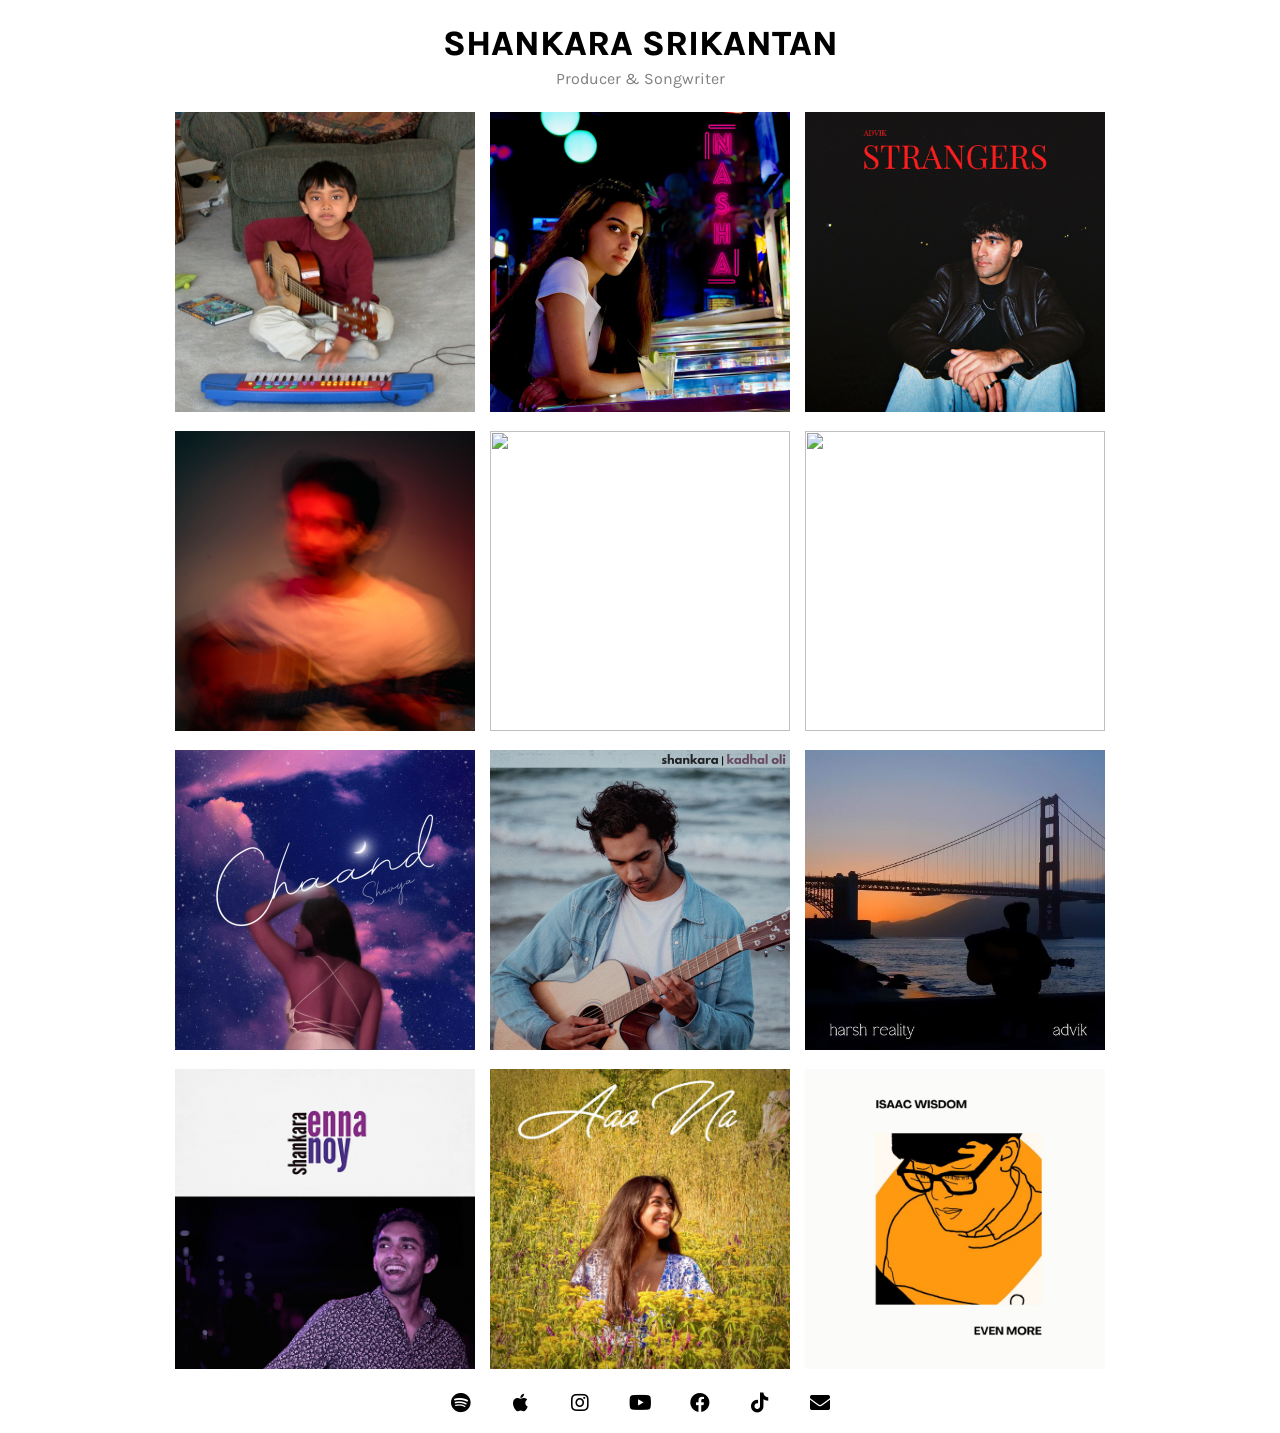
==== index.html @ e1ab967a "shift" ====
<!DOCTYPE html>
<html>
<!-- to do: add menu, with option to go to music (home) or bio -->
<head>
  <meta charset="UTF-8" />
  <meta http-equiv="X-UA-Compatible" content="IE=edge" />
  <meta name="viewport" content="width=device-width, initial-scale=1.0" />
  <link rel="stylesheet" href="https://use.fontawesome.com/releases/v5.15.4/css/all.css">
  <link rel="stylesheet" type="text/css" href="styles.css" /> 
  <link rel="preconnect" href="https://fonts.googleapis.com">
  <link rel="preconnect" href="https://fonts.gstatic.com" crossorigin>
  <link href="https://fonts.googleapis.com/css2?family=Inter:wght@100..900&display=swap" rel="stylesheet">
  <link href="https://fonts.googleapis.com/css2?family=Poppins:ital,wght@0,100;0,200;0,300;0,400;0,500;0,600;0,700;0,800;0,900;1,100;1,200;1,300;1,400;1,500;1,600;1,700;1,800;1,900&display=swap" rel="stylesheet">
  <link href="https://fonts.googleapis.com/css2?family=Manrope:wght@200..800&display=swap" rel="stylesheet">
  <link href="https://fonts.googleapis.com/css2?family=Open+Sans:ital,wght@0,300..800;1,300..800&display=swap" rel="stylesheet">
  <link href="https://fonts.googleapis.com/css2?family=IBM+Plex+Sans:ital,wght@0,100;0,200;0,300;0,400;0,500;0,600;0,700;1,100;1,200;1,300;1,400;1,500;1,600;1,700&display=swap" rel="stylesheet">
  <link href="https://fonts.googleapis.com/css2?family=Karla:ital,wght@0,200..800;1,200..800&family=Open+Sans:ital,wght@0,300..800;1,300..800&display=swap" rel="stylesheet">
  <title>Shankara Srikantan</title>
  <link rel="icon" type="image/x-icon" href="/media/favicon_letters.png">

</head>

<body class="page">
  <header>
    <div class="header">
      <h1 id="desktop-logo">  SHANKARA SRIKANTAN </h1>
      <h1 id="mobile-logo"> SHANKARA SRIKANTAN</h1>
      <h2 id="sub-logo">Producer & Songwriter</h2>
    </div>
</header>
  <div class="center">
    <div class="grid">
      <a href="https://open.spotify.com/track/1M1HENOSHP9qZPGS7plGQB?si=4c3b629a1a3d4dc1"><img class="pics" src="media/Vaazhve.jpeg" alt=""></a>
      <a href="https://open.spotify.com/track/3bjvil1ThkVIeTJLjYid7F?si=e26a9ba2391c44cf"><img class="pics" src="media/Nasha.jpg" alt=""></a>
      <a href="https://open.spotify.com/track/25I59lkL6C6WkdIfv4YAlS?si=f99bbbf37d0e424d"><img class="pics" src="media/Strangers.jpeg" alt=""></a>
      <a href="https://open.spotify.com/artist/5XesAyDCfSO2lx0U3bDK2U?si=O14uQpszSF23FQ379-tZAA"><img class="pics" src="media/Thayangamale.jpeg" alt=""></a>
      <a href="https://open.spotify.com/track/7Ipu3oXYbxS9jMWp1s6foo?si=dc5090d796824f05"><img class="pics" src="media/Paavai.jpeg" alt=""></a>
      <a href="https://open.spotify.com/track/0sdz8MhMh2l8pknM3VApEW?si=1967480157224345"><img class="pics" src="media/Shah Rukh Kaun.jpeg" alt=""></a>
      <a href="https://open.spotify.com/track/3aKwiIiflcAybaTdXRGdKC?si=b1db69e25c564df8"><img class="pics" src="media/Chaand.jpg" alt=""></a>
      <a href="https://open.spotify.com/track/41MxQwfE4ICDk9s7irqHJ8?si=59d762d67731421c"><img class="pics" src="media/Kadhal Oli.jpg" alt=""></a>
      <a href="https://open.spotify.com/track/1Eh6phwbJEDEg6bbH1Yj2k?si=461f791c28924e4a"><img class="pics" src="media/Harsh Reality.jpeg" alt=""></a>
      <a href="https://open.spotify.com/track/41MxQwfE4ICDk9s7irqHJ8?si=d3f0f0d1f86544d5"><img class="pics" src="media/Enna Noy.jpeg" alt=""></a>
      <a href="https://open.spotify.com/track/3CVactH1TluAJOX86L99VA?si=40e5dbcd7e7f4be5"><img class="pics" src="media/Aao Na.jpeg" alt=""></a>
      <a href="https://open.spotify.com/track/5jmaunsr6gEgePFUr4yy2Q?si=3dfa68a69d89431f"><img class="pics" src="media/evenmore.jpg" alt=""></a>
      <!-- <a href="https://open.spotify.com/track/5gZ8E2PtFvx2KItU5ynsFF?si=0ec4342f25ac4d74"><img class="pics" src="media/raincheck.png" alt=""></a> -->
      <!-- <a href="https://open.spotify.com/track/00CrhcA7S6uHLZfBXHoZss?si=a424bc178b754691"><img class="pics" src="media/dilkikahani.jpg" alt=""></a> -->


    </div>
  </div>
  <footer>
    <div class="footer">
        <a href="https://open.spotify.com/artist/5XesAyDCfSO2lx0U3bDK2U?si=ty6bBZi0QxOsOsxsnPj1Eg" target="_blank" class="faw fab fa-spotify"></a>
        <a href="https://music.apple.com/us/artist/shankara/1636962513" target="_blank" class="faw fab fa-apple"></a>
        <a href="https://www.instagram.com/kingkantan/" target="_blank"class="faw fab fa-instagram"></a>
        <a href="https://www.youtube.com/@kingkantan" target="_blank"class="faw fab fa-youtube"></a>
        <a href="https://www.facebook.com/sksrikantan" target="_blank"class="faw fab fa-facebook"></a>
        <a href="https://www.facebook.com/sksrikantan" target="_blank"class="faw fab fa-tiktok"></a>
        <a href="mailto:sksrikantan@gmail.com" class="faw fa fa-envelope"></a>
    </div>
  </footer>
</body>

</html>
---- styles.css ----
/* @font-face {
    font-family: 'MyFont';
    src: url('./poppins/Poppins-Thin.otf') format('opentype');
    font-weight: normal;
    font-style: normal;
} */

.page {
    background-color: white;
    /* background-color: BLACK; */
    height: 100vh;
}

.header {
    /* color: aliceblue; */
    text-align: center;
    /* padding: 20px; */
}

#sub-logo {
    /* text-align: right; */
    color: gray;
    font-family: 'Karla', sans-serif;
    font-weight: 400;
    font-size: 16px;
    margin-top: 0;
    padding-top: 5px;
    /* padding-top: 10px; */
    /* margin-right: 18%; */
    padding-bottom: 10px;

}

#desktop-logo {
    font-family: 'Karla', sans-serif;
    font-weight: 750;
    font-size: 35px;

    /* font-size: 24; */
    /* color: BLUE; */
    /* font-style:;} */
    display: none;
    margin-bottom: 0;
    /* padding: 10; */
    padding-bottom: 0px;

}

#mobile-logo {
    font-family: 'Karla', sans-serif;
    font-weight: 750;
    font-size: 28px;
    padding: 0;
    margin-bottom: 0;
}

.footer {
    text-align: center;
    display: flex;
    justify-content: center;
    align-items: center;
    flex-wrap: wrap;
    /* gap: 10px; */
    width: 100%;
    /* margin: 0; */
    padding: 0;
    padding-bottom: 20px;
    padding-top: 20px;
}

.faw {
    color: black;
    font-size: 16px;
    width: 40px;
    text-decoration: none;
    display: flex;
    justify-content: center;
    align-items: center;
    margin: 0;
    padding: 0;
}

.faw:hover {
    /* opacity: 75%; */
    transform: scale(1.1);

}

/* container */
.center {
    display: flex;
    justify-content: center;    
    align-items: center;
}

.grid {
    display: grid;
    grid-template-columns: repeat(2, minmax(0, 1fr));
    width: auto;
    margin: 0;
    padding: 0;
    gap: 16px;
}

.pics {
    width: 100%;
    height: auto;
    margin: 0;
    padding: 0;
   }
   
   .pics:hover {
       opacity: 95%;
       cursor: pointer;
     }
   

/* tablet breakpoint */
@media (min-width:600px) {
    .grid {
        grid-template-columns: repeat(2, minmax(0, 1fr));
        gap: 15px;

    }
    .faw {
        width: 60px;
        font-size: 20px;
    }
    #mobile-logo {
        display: none;
    }
    #desktop-logo {
        display: block;
    }
    .pics {
        width: 300px;
        height: 300px;
       }
}

/* desktop breakpoint */
@media (min-width:900px) {
    .grid {
        grid-template-columns: repeat(3, minmax(0, 1fr));
        gap: 15px;
    }
    #mobile-logo {
        display: none;
    }
    #desktop-logo {
        display: block;
    }
    .pics {
        width: 300px;
        height: 300px;
       }
}
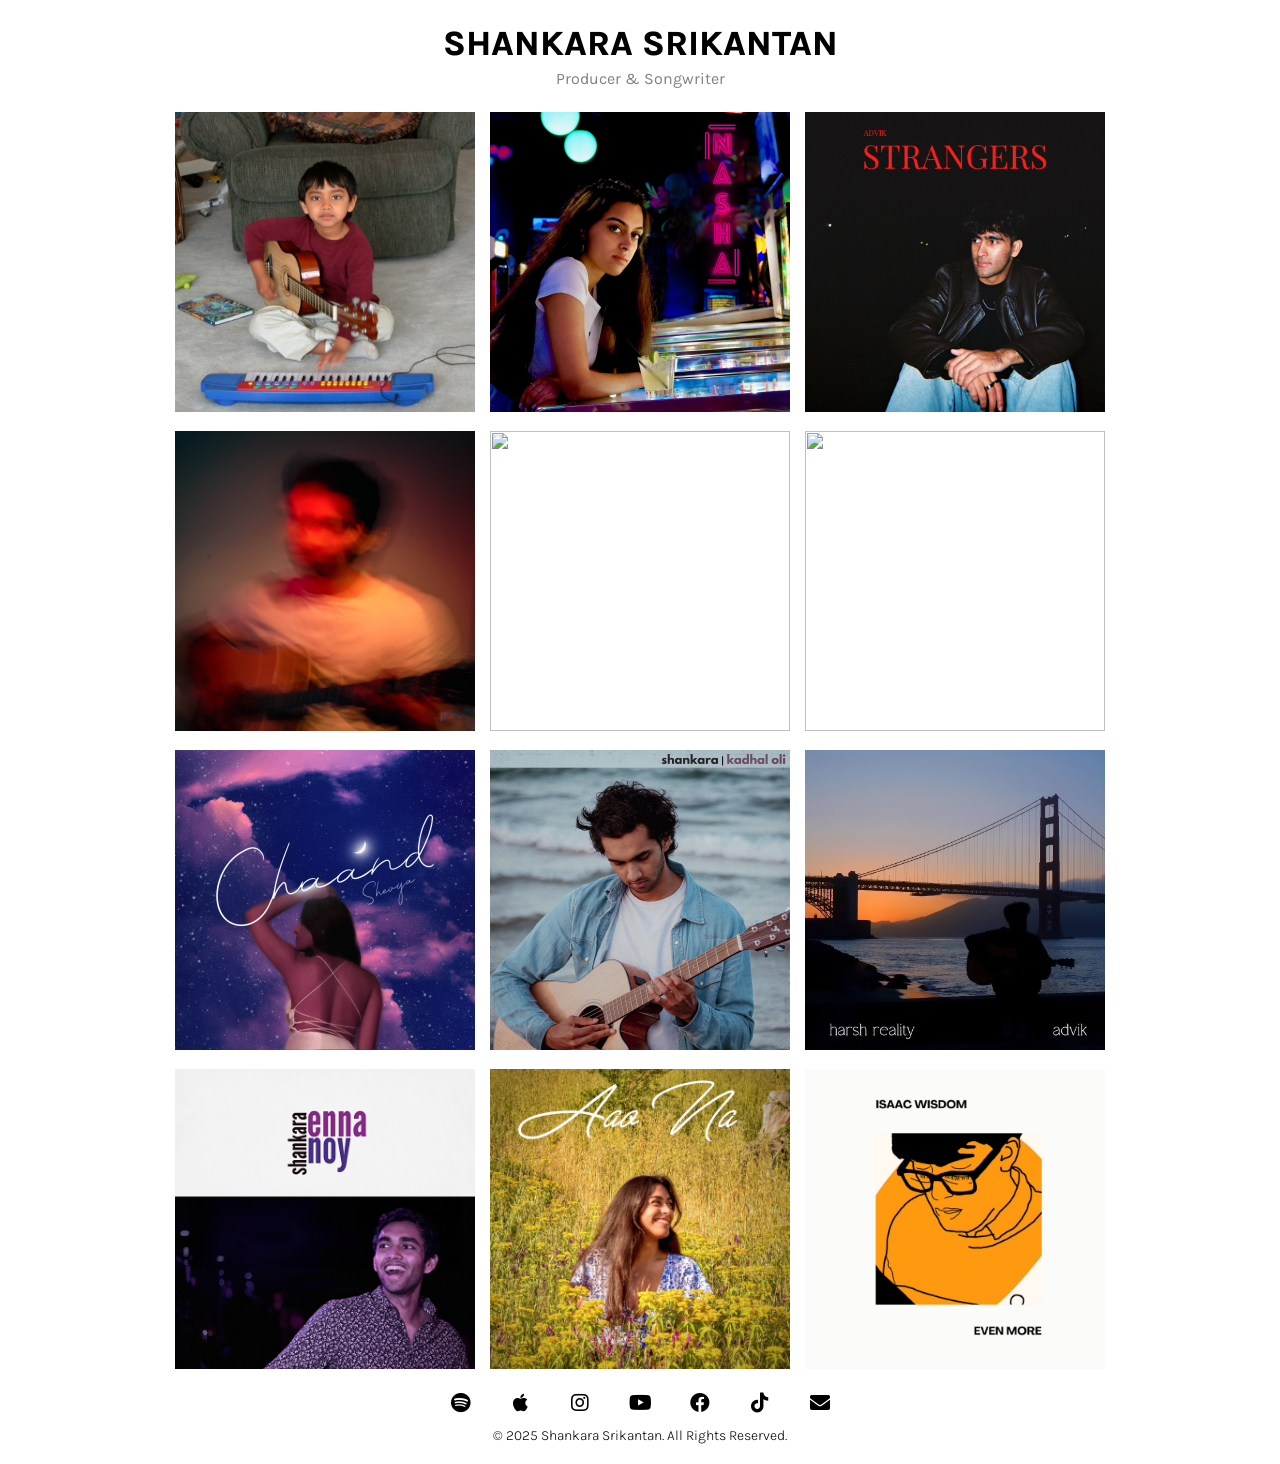
==== commit 18ae9a90: "copyright" ====
--- a/index.html
+++ b/index.html
@@ -5,6 +5,7 @@
   <meta charset="UTF-8" />
   <meta http-equiv="X-UA-Compatible" content="IE=edge" />
   <meta name="viewport" content="width=device-width, initial-scale=1.0" />
+  <meta name="description" content="Official website of Shankara Srikantan, Music Producer and Singer-Songwriter, managed by ModemHive.">
   <link rel="stylesheet" href="https://use.fontawesome.com/releases/v5.15.4/css/all.css">
   <link rel="stylesheet" type="text/css" href="styles.css" /> 
   <link rel="preconnect" href="https://fonts.googleapis.com">
@@ -58,7 +59,9 @@
         <a href="https://www.facebook.com/sksrikantan" target="_blank"class="faw fab fa-tiktok"></a>
         <a href="mailto:sksrikantan@gmail.com" class="faw fa fa-envelope"></a>
     </div>
+    <h3 class="copyright"> © 2025 Shankara Srikantan. All Rights Reserved. </h1>
   </footer>
+
 </body>
 
 </html>
--- a/styles.css
+++ b/styles.css
@@ -54,6 +54,8 @@
     margin-bottom: 0;
 }
 
+
+
 .footer {
     text-align: center;
     display: flex;
@@ -64,8 +66,17 @@
     width: 100%;
     /* margin: 0; */
     padding: 0;
+    /* padding-bottom: 20px; */
+    padding-top: 20px;
+}
+
+.copyright {
+    text-align: center;
+    font-family: 'Karla', sans-serif;
+    font-weight: 300;
+    font-size: 14px;
+    padding: 0;
     padding-bottom: 20px;
-    padding-top: 20px;
 }
 
 .faw {
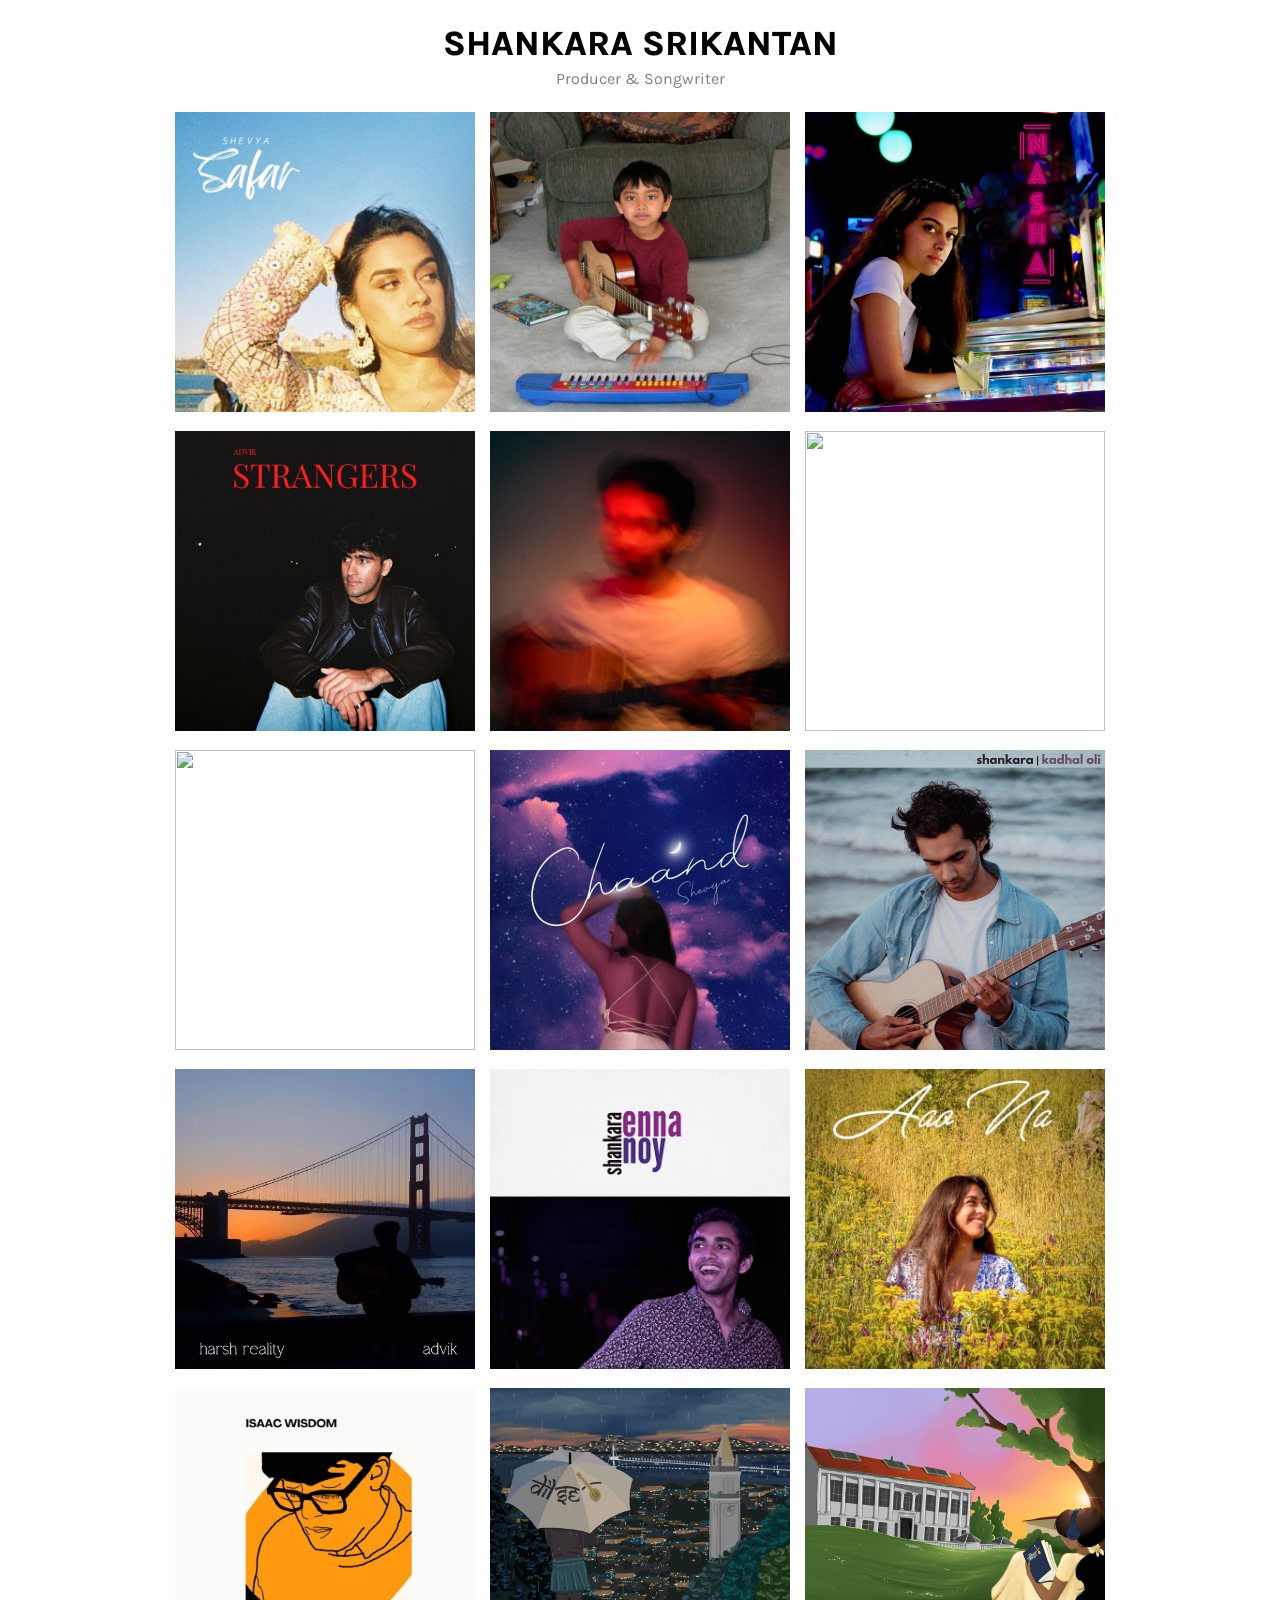
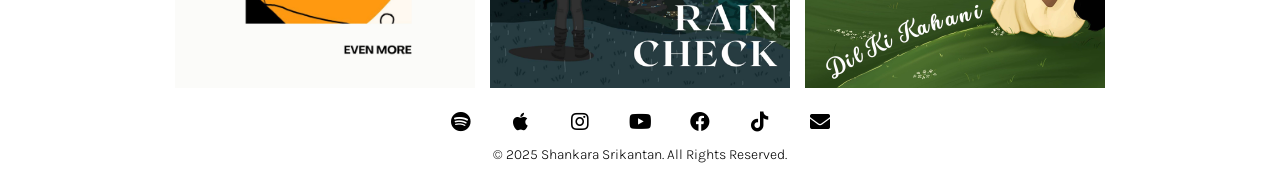
==== commit d0394f37: "new song" ====
--- a/index.html
+++ b/index.html
@@ -31,6 +31,7 @@
 </header>
   <div class="center">
     <div class="grid">
+      <a href="https://distrokid.com/hyperfollow/shevya/safar"><img class="pics" src="media/Safar.jpeg" alt=""></a>
       <a href="https://open.spotify.com/track/1M1HENOSHP9qZPGS7plGQB?si=4c3b629a1a3d4dc1"><img class="pics" src="media/Vaazhve.jpeg" alt=""></a>
       <a href="https://open.spotify.com/track/3bjvil1ThkVIeTJLjYid7F?si=e26a9ba2391c44cf"><img class="pics" src="media/Nasha.jpg" alt=""></a>
       <a href="https://open.spotify.com/track/25I59lkL6C6WkdIfv4YAlS?si=f99bbbf37d0e424d"><img class="pics" src="media/Strangers.jpeg" alt=""></a>
@@ -43,8 +44,8 @@
       <a href="https://open.spotify.com/track/41MxQwfE4ICDk9s7irqHJ8?si=d3f0f0d1f86544d5"><img class="pics" src="media/Enna Noy.jpeg" alt=""></a>
       <a href="https://open.spotify.com/track/3CVactH1TluAJOX86L99VA?si=40e5dbcd7e7f4be5"><img class="pics" src="media/Aao Na.jpeg" alt=""></a>
       <a href="https://open.spotify.com/track/5jmaunsr6gEgePFUr4yy2Q?si=3dfa68a69d89431f"><img class="pics" src="media/evenmore.jpg" alt=""></a>
-      <!-- <a href="https://open.spotify.com/track/5gZ8E2PtFvx2KItU5ynsFF?si=0ec4342f25ac4d74"><img class="pics" src="media/raincheck.png" alt=""></a> -->
-      <!-- <a href="https://open.spotify.com/track/00CrhcA7S6uHLZfBXHoZss?si=a424bc178b754691"><img class="pics" src="media/dilkikahani.jpg" alt=""></a> -->
+      <a href="https://open.spotify.com/track/5gZ8E2PtFvx2KItU5ynsFF?si=0ec4342f25ac4d74"><img class="pics" src="media/raincheck.png" alt=""></a>
+      <a href="https://open.spotify.com/track/00CrhcA7S6uHLZfBXHoZss?si=a424bc178b754691"><img class="pics" src="media/dilkikahani.jpg" alt=""></a>
 
 
     </div>
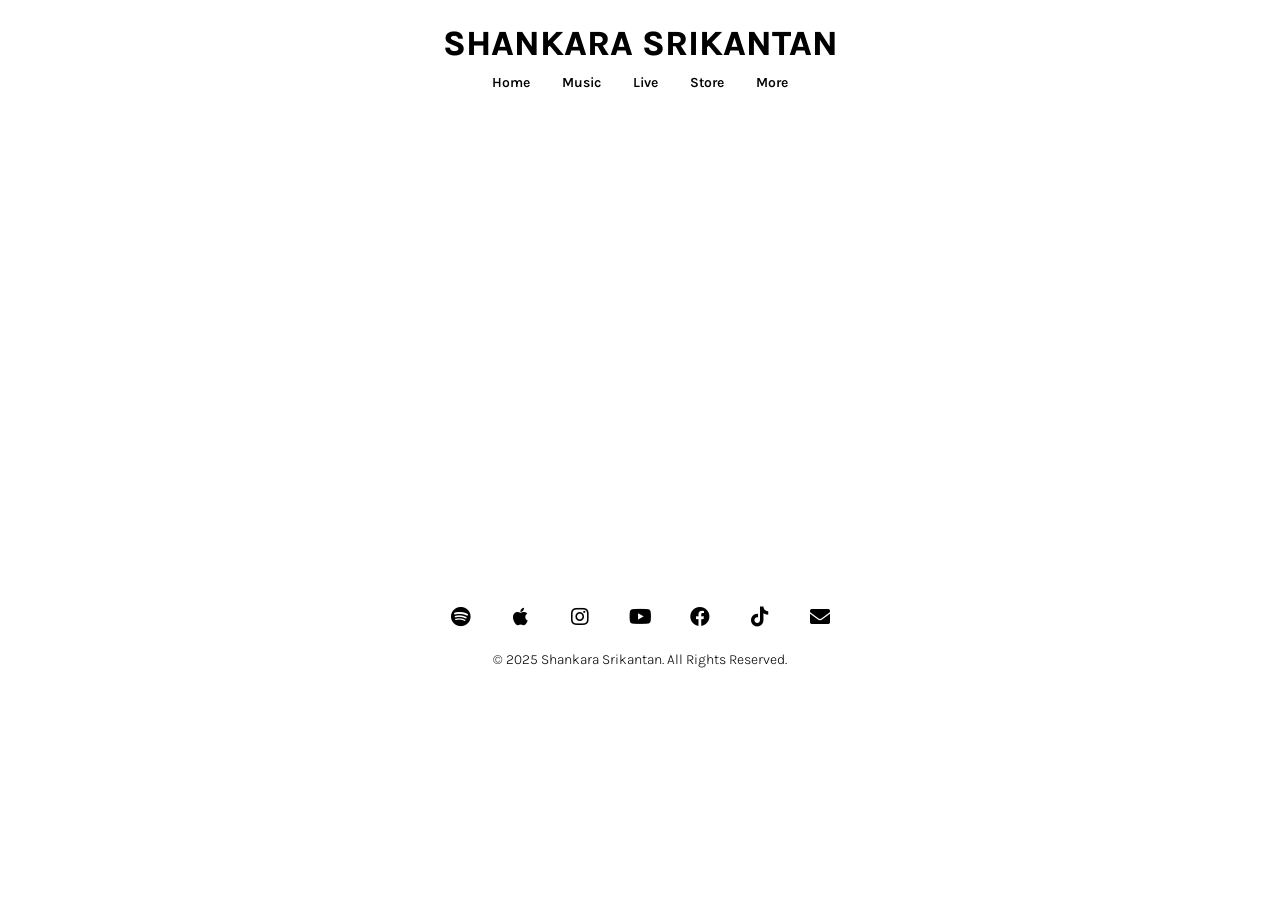
==== commit 531969d5: "website redo" ====
--- a/index.html
+++ b/index.html
@@ -1,67 +1,42 @@
 <!DOCTYPE html>
 <html>
-<!-- to do: add menu, with option to go to music (home) or bio -->
 <head>
   <meta charset="UTF-8" />
   <meta http-equiv="X-UA-Compatible" content="IE=edge" />
   <meta name="viewport" content="width=device-width, initial-scale=1.0" />
-  <meta name="description" content="Official website of Shankara Srikantan, Music Producer and Singer-Songwriter, managed by ModemHive.">
+  <title>Shankara Srikantan</title>
+
+  <meta name="description" content="Official website of Shankara Srikantan, Music Producer and Singer-Songwriter. Managed by ModemHive.">
   <link rel="stylesheet" href="https://use.fontawesome.com/releases/v5.15.4/css/all.css">
+
   <link rel="stylesheet" type="text/css" href="styles.css" /> 
-  <link rel="preconnect" href="https://fonts.googleapis.com">
-  <link rel="preconnect" href="https://fonts.gstatic.com" crossorigin>
-  <link href="https://fonts.googleapis.com/css2?family=Inter:wght@100..900&display=swap" rel="stylesheet">
-  <link href="https://fonts.googleapis.com/css2?family=Poppins:ital,wght@0,100;0,200;0,300;0,400;0,500;0,600;0,700;0,800;0,900;1,100;1,200;1,300;1,400;1,500;1,600;1,700;1,800;1,900&display=swap" rel="stylesheet">
-  <link href="https://fonts.googleapis.com/css2?family=Manrope:wght@200..800&display=swap" rel="stylesheet">
-  <link href="https://fonts.googleapis.com/css2?family=Open+Sans:ital,wght@0,300..800;1,300..800&display=swap" rel="stylesheet">
-  <link href="https://fonts.googleapis.com/css2?family=IBM+Plex+Sans:ital,wght@0,100;0,200;0,300;0,400;0,500;0,600;0,700;1,100;1,200;1,300;1,400;1,500;1,600;1,700&display=swap" rel="stylesheet">
+
   <link href="https://fonts.googleapis.com/css2?family=Karla:ital,wght@0,200..800;1,200..800&family=Open+Sans:ital,wght@0,300..800;1,300..800&display=swap" rel="stylesheet">
-  <title>Shankara Srikantan</title>
   <link rel="icon" type="image/x-icon" href="/media/favicon_letters.png">
 
 </head>
 
+<script>
+  async function loadPartial(id, file){
+    const res = await fetch(file);
+    document.getElementById(id).innerHTML = await res.text();
+  }
+  loadPartial('header-slot', '/header.html');
+  loadPartial('footer-slot', '/footer.html');
+</script>
+
 <body class="page">
-  <header>
-    <div class="header">
-      <h1 id="desktop-logo">  SHANKARA SRIKANTAN </h1>
-      <h1 id="mobile-logo"> SHANKARA SRIKANTAN</h1>
-      <h2 id="sub-logo">Producer & Songwriter</h2>
-    </div>
-</header>
-  <div class="center">
-    <div class="grid">
-      <a href="https://distrokid.com/hyperfollow/shevya/safar"><img class="pics" src="media/Safar.jpeg" alt=""></a>
-      <a href="https://open.spotify.com/track/1M1HENOSHP9qZPGS7plGQB?si=4c3b629a1a3d4dc1"><img class="pics" src="media/Vaazhve.jpeg" alt=""></a>
-      <a href="https://open.spotify.com/track/3bjvil1ThkVIeTJLjYid7F?si=e26a9ba2391c44cf"><img class="pics" src="media/Nasha.jpg" alt=""></a>
-      <a href="https://open.spotify.com/track/25I59lkL6C6WkdIfv4YAlS?si=f99bbbf37d0e424d"><img class="pics" src="media/Strangers.jpeg" alt=""></a>
-      <a href="https://open.spotify.com/artist/5XesAyDCfSO2lx0U3bDK2U?si=O14uQpszSF23FQ379-tZAA"><img class="pics" src="media/Thayangamale.jpeg" alt=""></a>
-      <a href="https://open.spotify.com/track/7Ipu3oXYbxS9jMWp1s6foo?si=dc5090d796824f05"><img class="pics" src="media/Paavai.jpeg" alt=""></a>
-      <a href="https://open.spotify.com/track/0sdz8MhMh2l8pknM3VApEW?si=1967480157224345"><img class="pics" src="media/Shah Rukh Kaun.jpeg" alt=""></a>
-      <a href="https://open.spotify.com/track/3aKwiIiflcAybaTdXRGdKC?si=b1db69e25c564df8"><img class="pics" src="media/Chaand.jpg" alt=""></a>
-      <a href="https://open.spotify.com/track/41MxQwfE4ICDk9s7irqHJ8?si=59d762d67731421c"><img class="pics" src="media/Kadhal Oli.jpg" alt=""></a>
-      <a href="https://open.spotify.com/track/1Eh6phwbJEDEg6bbH1Yj2k?si=461f791c28924e4a"><img class="pics" src="media/Harsh Reality.jpeg" alt=""></a>
-      <a href="https://open.spotify.com/track/41MxQwfE4ICDk9s7irqHJ8?si=d3f0f0d1f86544d5"><img class="pics" src="media/Enna Noy.jpeg" alt=""></a>
-      <a href="https://open.spotify.com/track/3CVactH1TluAJOX86L99VA?si=40e5dbcd7e7f4be5"><img class="pics" src="media/Aao Na.jpeg" alt=""></a>
-      <a href="https://open.spotify.com/track/5jmaunsr6gEgePFUr4yy2Q?si=3dfa68a69d89431f"><img class="pics" src="media/evenmore.jpg" alt=""></a>
-      <a href="https://open.spotify.com/track/5gZ8E2PtFvx2KItU5ynsFF?si=0ec4342f25ac4d74"><img class="pics" src="media/raincheck.png" alt=""></a>
-      <a href="https://open.spotify.com/track/00CrhcA7S6uHLZfBXHoZss?si=a424bc178b754691"><img class="pics" src="media/dilkikahani.jpg" alt=""></a>
+  
+  <div id="header-slot"></div>
 
-
+  <div class="hero">
+    <div class="video-wrapper">
+      <iframe src="https://www.youtube.com/embed/2nRuUjissHs?rel=0" allowfullscreen></iframe>
+      <!-- https://www.youtube.com/watch?v=2nRuUjissHs -->
     </div>
   </div>
-  <footer>
-    <div class="footer">
-        <a href="https://open.spotify.com/artist/5XesAyDCfSO2lx0U3bDK2U?si=ty6bBZi0QxOsOsxsnPj1Eg" target="_blank" class="faw fab fa-spotify"></a>
-        <a href="https://music.apple.com/us/artist/shankara/1636962513" target="_blank" class="faw fab fa-apple"></a>
-        <a href="https://www.instagram.com/kingkantan/" target="_blank"class="faw fab fa-instagram"></a>
-        <a href="https://www.youtube.com/@kingkantan" target="_blank"class="faw fab fa-youtube"></a>
-        <a href="https://www.facebook.com/sksrikantan" target="_blank"class="faw fab fa-facebook"></a>
-        <a href="https://www.facebook.com/sksrikantan" target="_blank"class="faw fab fa-tiktok"></a>
-        <a href="mailto:sksrikantan@gmail.com" class="faw fa fa-envelope"></a>
-    </div>
-    <h3 class="copyright"> © 2025 Shankara Srikantan. All Rights Reserved. </h1>
-  </footer>
+
+  <div id="footer-slot"></div>
 
 </body>
 
--- a/styles.css
+++ b/styles.css
@@ -1,32 +1,25 @@
-/* @font-face {
-    font-family: 'MyFont';
-    src: url('./poppins/Poppins-Thin.otf') format('opentype');
-    font-weight: normal;
-    font-style: normal;
-} */
-
-.page {
-    background-color: white;
-    /* background-color: BLACK; */
-    height: 100vh;
-}
+a {
+    color: inherit;
+    text-decoration: none;
+  }
+
+.logo {
+    font-family: 'Karla', sans-serif;
+    font-weight: 750;
+    font-size: 28px;
+  }
 
 .header {
-    /* color: aliceblue; */
     text-align: center;
-    /* padding: 20px; */
 }
 
 #sub-logo {
-    /* text-align: right; */
     color: gray;
     font-family: 'Karla', sans-serif;
     font-weight: 400;
     font-size: 16px;
     margin-top: 0;
     padding-top: 5px;
-    /* padding-top: 10px; */
-    /* margin-right: 18%; */
     padding-bottom: 10px;
 
 }
@@ -35,13 +28,8 @@
     font-family: 'Karla', sans-serif;
     font-weight: 750;
     font-size: 35px;
-
-    /* font-size: 24; */
-    /* color: BLUE; */
-    /* font-style:;} */
     display: none;
     margin-bottom: 0;
-    /* padding: 10; */
     padding-bottom: 0px;
 
 }
@@ -54,7 +42,39 @@
     margin-bottom: 0;
 }
 
-
+/* NEW ✱  NAV  ✱  (just 1 rule)
+   ───────────────────────── */
+   .nav{
+    display:flex;
+    justify-content:center;
+    gap:2rem;
+    font-family:'Karla',sans-serif;
+    font-weight:600;
+    font-size:14px;
+    margin-top:10px;
+    margin-bottom:30px;
+  }
+
+  /* NEW ✱  HERO / VIDEO  ✱  (2 rules)
+   ───────────────────────── */
+.hero {
+    display:flex;
+    justify-content:center;
+    /* padding:3rem 1rem; */
+    /* padding-top: 1rem;  */
+    padding-bottom: 2rem;
+    }
+.video-wrapper {
+    width:100%;
+    max-width:800px;
+    aspect-ratio:16/9;
+    }
+.video-wrapper iframe{
+    width:100%;
+    height:100%;
+    border:none;
+    /* border-radius:.75rem; */
+    }
 
 .footer {
     text-align: center;
@@ -62,12 +82,10 @@
     justify-content: center;
     align-items: center;
     flex-wrap: wrap;
-    /* gap: 10px; */
     width: 100%;
-    /* margin: 0; */
-    padding: 0;
-    /* padding-bottom: 20px; */
-    padding-top: 20px;
+    padding: 0;
+    /* padding-top: 20px; */
+    padding-bottom: 10px;
 }
 
 .copyright {
@@ -92,7 +110,6 @@
 }
 
 .faw:hover {
-    /* opacity: 75%; */
     transform: scale(1.1);
 
 }
@@ -106,18 +123,22 @@
 
 .grid {
     display: grid;
-    grid-template-columns: repeat(2, minmax(0, 1fr));
+    grid-template-columns: repeat(3, minmax(0, 1fr));
+    max-width: 1000px; /* ← controls total width */
+    gap: 8px;
     width: auto;
     margin: 0;
-    padding: 0;
-    gap: 16px;
+    /* padding: 0; */
+    padding-bottom: 2rem;
 }
 
 .pics {
+    display:block;            /* kills inline baseline */
     width: 100%;
-    height: auto;
+    aspect-ratio: 1 / 1;
     margin: 0;
     padding: 0;
+    object-fit:cover;
    }
    
    .pics:hover {
@@ -129,8 +150,8 @@
 /* tablet breakpoint */
 @media (min-width:600px) {
     .grid {
-        grid-template-columns: repeat(2, minmax(0, 1fr));
-        gap: 15px;
+        grid-template-columns: repeat(3, minmax(0, 1fr));
+        gap: 8px;
 
     }
     .faw {
@@ -143,17 +164,17 @@
     #desktop-logo {
         display: block;
     }
-    .pics {
+    /* .pics {
         width: 300px;
         height: 300px;
-       }
+       } */
 }
 
 /* desktop breakpoint */
 @media (min-width:900px) {
     .grid {
-        grid-template-columns: repeat(3, minmax(0, 1fr));
-        gap: 15px;
+        grid-template-columns: repeat(4, minmax(0, 1fr));
+        gap: 8px;
     }
     #mobile-logo {
         display: none;
@@ -161,9 +182,34 @@
     #desktop-logo {
         display: block;
     }
-    .pics {
+    /* .pics {
         width: 300px;
         height: 300px;
-       }
-}
-
+       } */
+}
+
+.live-feed {
+    display: flex;
+    flex-direction: column;
+    align-items: center;
+    gap: 2rem;
+    max-width: 800px;
+    margin: 0 auto;
+    /* padding: 3rem 1rem; */
+    padding-bottom: 2rem;
+  }
+  
+  .live-poster {
+    width: 100%;
+    max-width: 600px;
+    /* border-radius: 6px; */
+    box-shadow: 0 2px 8px rgba(0,0,0,0.08);
+  }
+  
+  .live-poster:hover {
+    transform: scale(1.01);
+    transition: 0.2s ease;
+  }
+
+
+
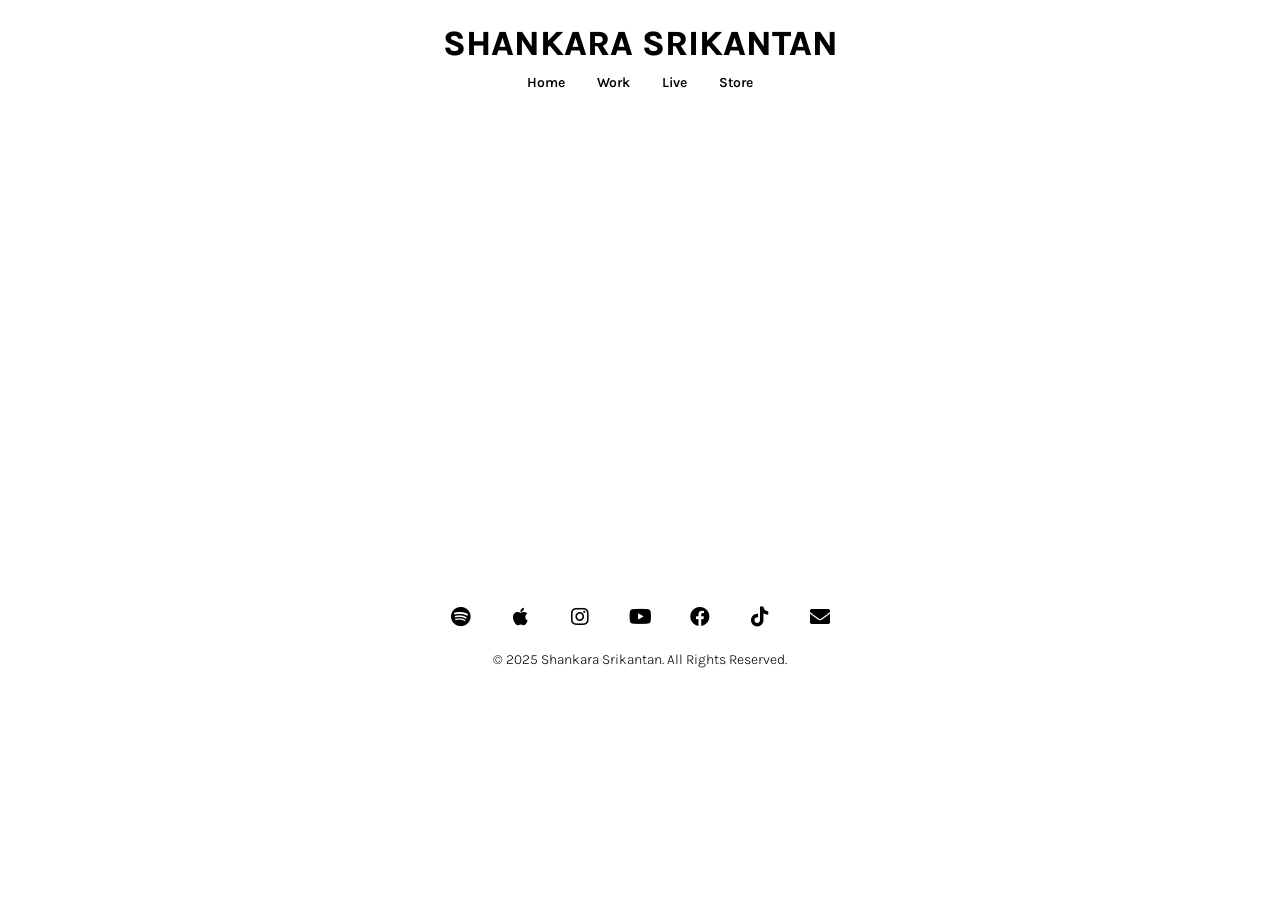
==== commit 02790f3c: "Update website: rename Music to Work, add Farebi and icgomp, remove unused media - Renamed nav tab a" ====
--- a/index.html
+++ b/index.html
@@ -6,7 +6,7 @@
   <meta name="viewport" content="width=device-width, initial-scale=1.0" />
   <title>Shankara Srikantan</title>
 
-  <meta name="description" content="Official website of Shankara Srikantan, Music Producer and Singer-Songwriter. Managed by ModemHive.">
+  <meta name="description" content="Official Website of Shankara Srikantan.">
   <link rel="stylesheet" href="https://use.fontawesome.com/releases/v5.15.4/css/all.css">
 
   <link rel="stylesheet" type="text/css" href="styles.css" /> 
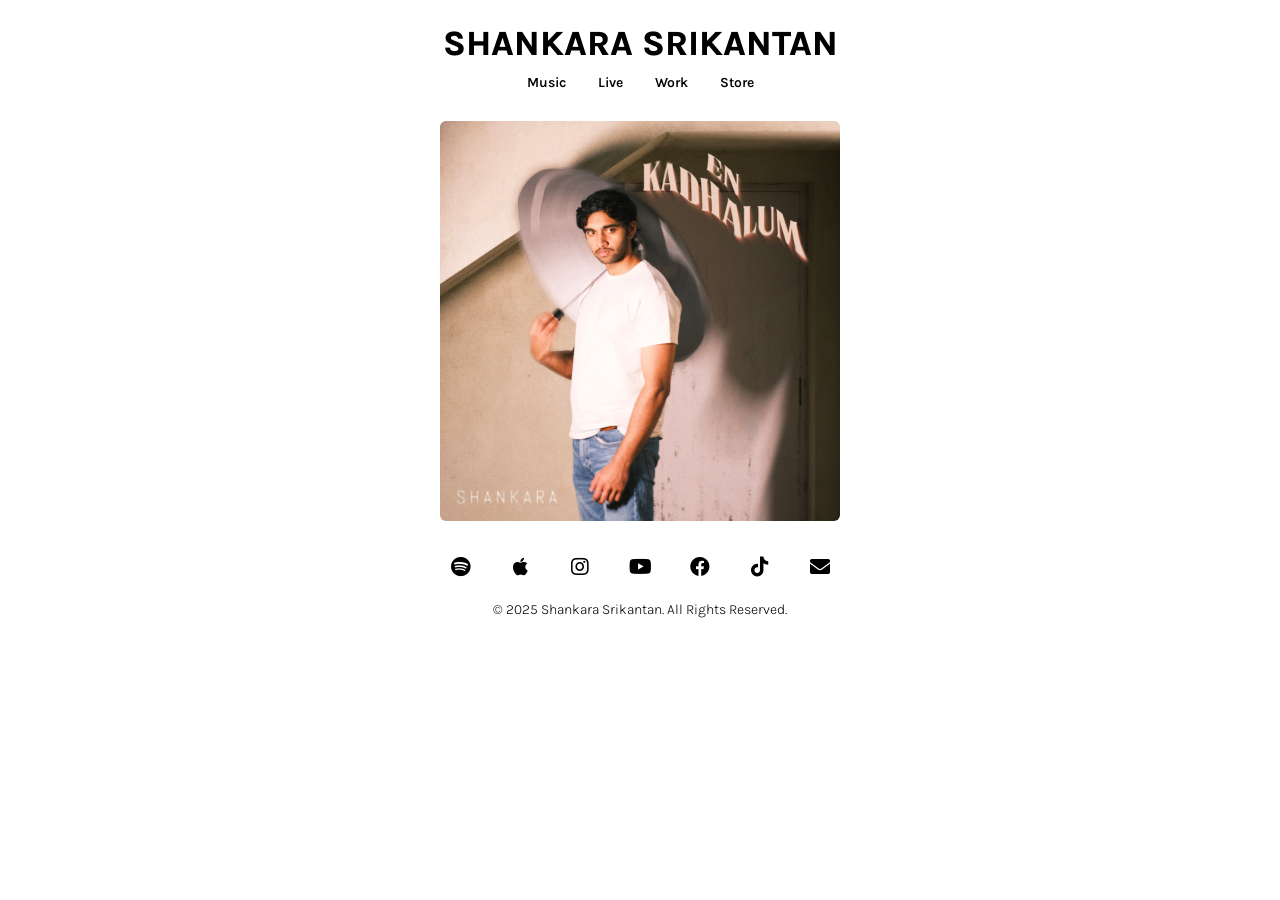
==== commit 523572f5: "Major site update: new pages, store items, clean URLs, and media updates - Restructured pages to fol" ====
--- a/index.html
+++ b/index.html
@@ -30,10 +30,9 @@
   <div id="header-slot"></div>
 
   <div class="hero">
-    <div class="video-wrapper">
-      <iframe src="https://www.youtube.com/embed/2nRuUjissHs?rel=0" allowfullscreen></iframe>
-      <!-- https://www.youtube.com/watch?v=2nRuUjissHs -->
-    </div>
+    <a href="https://song.link/enkadhalum" target="_blank">
+      <img src="media/enkadhalum.png" alt="En Kadhalum EP" style="max-width:400px; width:100%; border-radius:6px; transition:opacity 0.2s ease;" onmouseover="this.style.opacity='0.95'" onmouseout="this.style.opacity='1'">
+    </a>
   </div>
 
   <div id="footer-slot"></div>
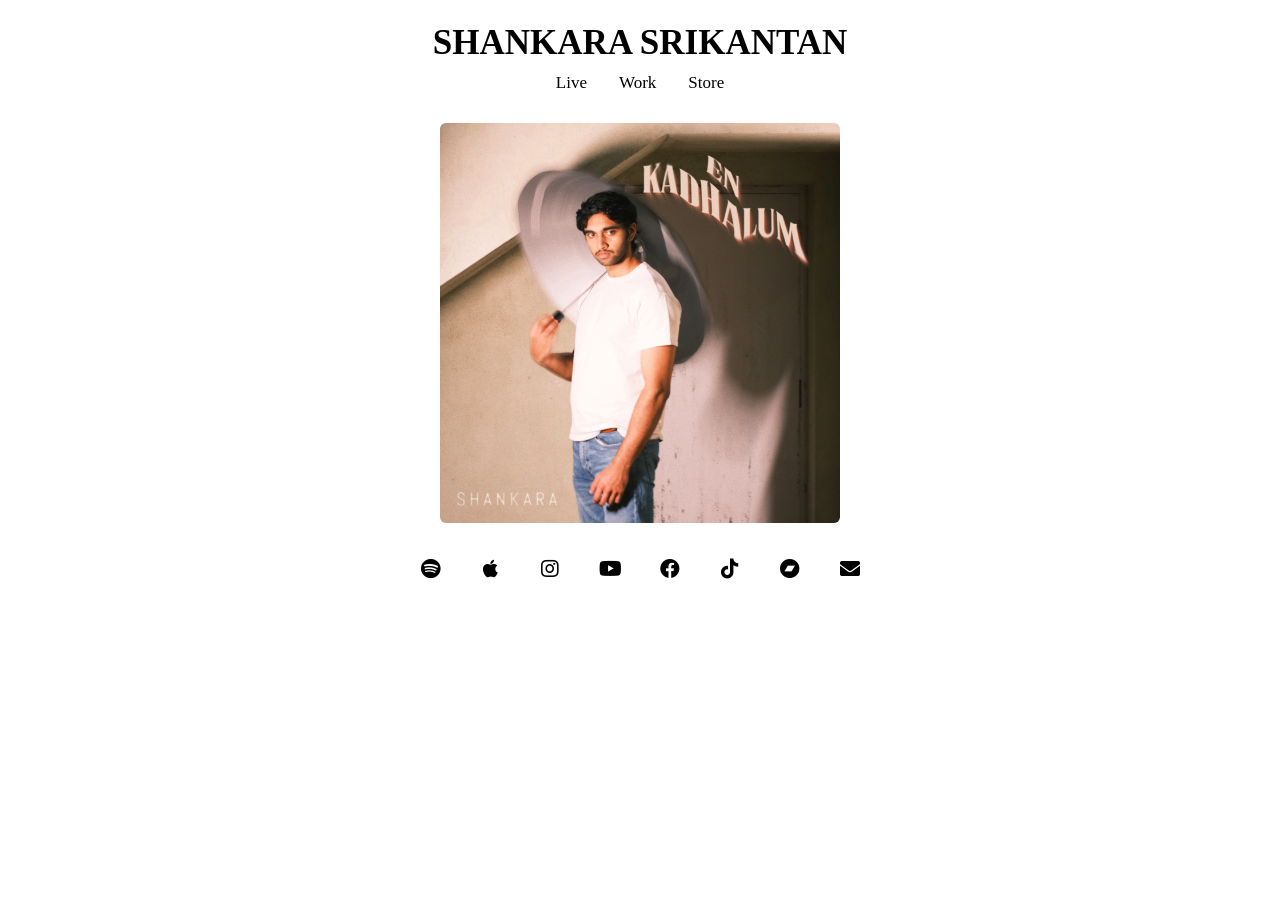
==== commit 22c73e86: "Update site content: new media, updated pages, remove old assets Co-Authored-By: Claude Sonnet 4.6 <" ====
--- a/index.html
+++ b/index.html
@@ -11,7 +11,6 @@
 
   <link rel="stylesheet" type="text/css" href="styles.css" /> 
 
-  <link href="https://fonts.googleapis.com/css2?family=Karla:ital,wght@0,200..800;1,200..800&family=Open+Sans:ital,wght@0,300..800;1,300..800&display=swap" rel="stylesheet">
   <link rel="icon" type="image/x-icon" href="/media/favicon_letters.png">
 
 </head>
--- a/styles.css
+++ b/styles.css
@@ -1,10 +1,14 @@
+:root {
+  --font: var(--font);
+}
+
 a {
     color: inherit;
     text-decoration: none;
   }
 
 .logo {
-    font-family: 'Karla', sans-serif;
+    font-family: var(--font);
     font-weight: 750;
     font-size: 28px;
   }
@@ -15,7 +19,7 @@
 
 #sub-logo {
     color: gray;
-    font-family: 'Karla', sans-serif;
+    font-family: var(--font);
     font-weight: 400;
     font-size: 16px;
     margin-top: 0;
@@ -25,7 +29,7 @@
 }
 
 #desktop-logo {
-    font-family: 'Karla', sans-serif;
+    font-family: var(--font);
     font-weight: 750;
     font-size: 35px;
     display: none;
@@ -35,7 +39,7 @@
 }
 
 #mobile-logo {
-    font-family: 'Karla', sans-serif;
+    font-family: var(--font);
     font-weight: 750;
     font-size: 28px;
     padding: 0;
@@ -48,9 +52,9 @@
     display:flex;
     justify-content:center;
     gap:2rem;
-    font-family:'Karla',sans-serif;
-    font-weight:600;
-    font-size:14px;
+    font-family:var(--font);
+    font-weight:400;
+    font-size:17px;
     margin-top:10px;
     margin-bottom:30px;
   }
@@ -90,8 +94,9 @@
 
 .copyright {
     text-align: center;
-    font-family: 'Karla', sans-serif;
-    font-weight: 300;
+    font-family: var(--font);
+    font-weight: 400;
+    color: #999;
     font-size: 14px;
     padding: 0;
     padding-bottom: 20px;
